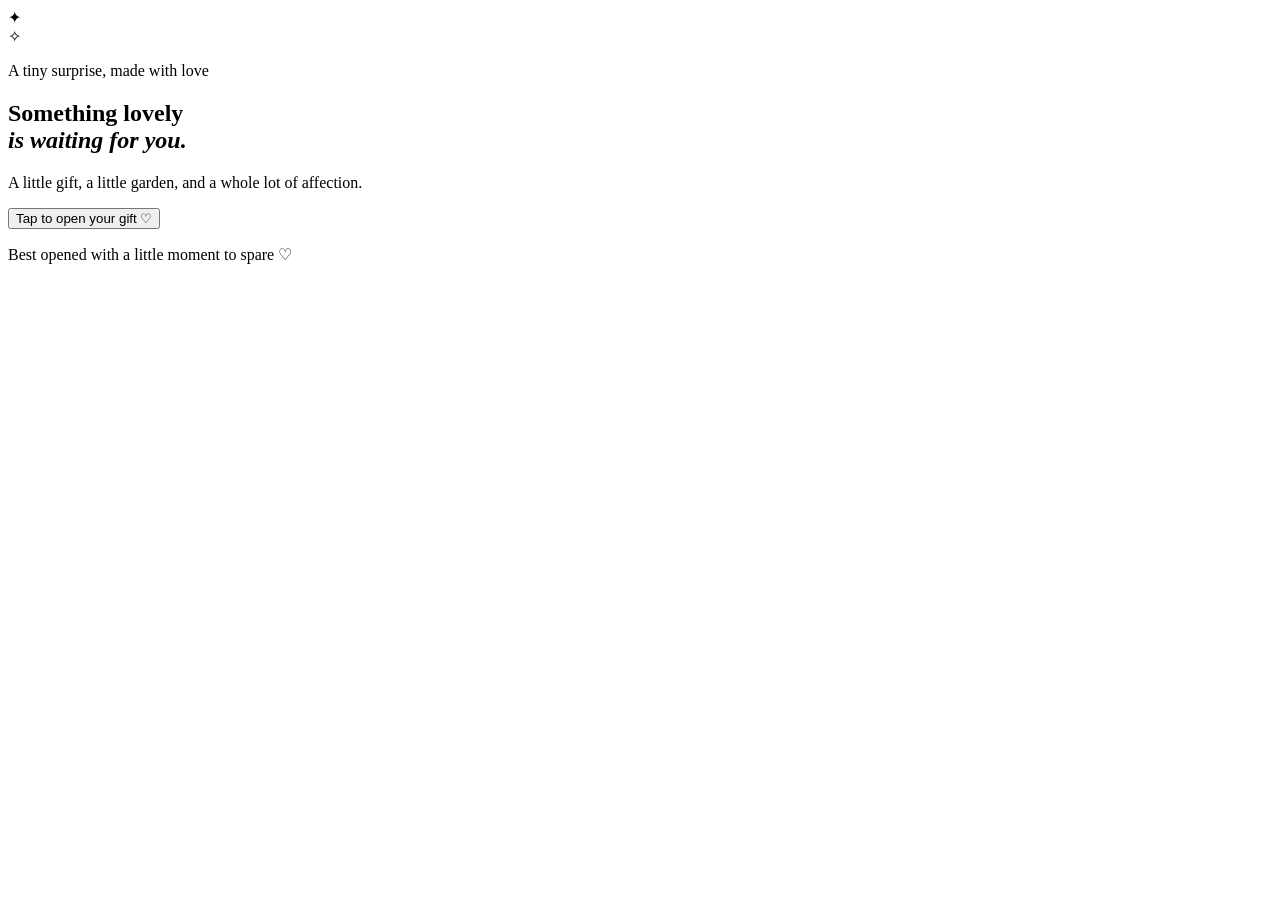
==== index.html @ 90ebf0c8 "Create index.html" ====
<!DOCTYPE html>
<html lang="en">
<head>
  <meta charset="UTF-8">
  <meta name="viewport" content="width=device-width, initial-scale=1.0">
  <title>A Little Bouquet for You 🌷</title>

  <link rel="preconnect" href="https://fonts.googleapis.com">
  <link rel="preconnect" href="https://fonts.gstatic.com" crossorigin>
  <link href="https://fonts.googleapis.com/css2?family=DM+Sans:wght@400;500;600;700&family=Playfair+Display:ital,wght@0,500;0,600;0,700;1,500&display=swap" rel="stylesheet">

  <link rel="stylesheet" href="styles.css">
</head>
<body>

  <div class="ambient"></div>
  <div id="particle-layer" class="particle-layer"></div>

  <main>

    <!-- OPENING GIFT -->
    <section class="intro" id="intro">

      <div class="intro-sparkle sparkle-a">✦</div>
      <div class="intro-sparkle sparkle-b">✧</div>

      <p class="eyebrow">A tiny surprise, made with love</p>

      <h1>
        Something lovely<br>
        <em>is waiting for you.</em>
      </h1>

      <p class="intro-copy">
        A little gift, a little garden, and a whole lot of affection.
      </p>

      <button class="gift-button" id="open-gift">

        <span class="gift-glow"></span>

        <span class="gift-box">

          <span class="gift-lid"><i></i></span>

          <span class="gift-body">
            <i class="ribbon-vertical"></i>
            <i class="ribbon-horizontal"></i>
          </span>

          <span class="gift-bow">
            <i></i>
            <b></b>
          </span>

        </span>

        <span class="gift-hint">Tap to open your gift ♡</span>

      </button>

      <p class="tiny-note">Best opened with a little moment to spare ♡</p>

    </section>


    <!-- MAIN WEBSITE -->
    <section class="reveal-content" id="reveal-content" hidden>

      <header class="hero">

        <p class="eyebrow">Picked just for you</p>

        <h2>
          A bouquet of <em>little joys.</em>
        </h2>

        <p class="hero-copy">
          Roses for the warmth, tulips for the smiles,
          and petals for every lovely thought.
        </p>

      </header>


      <!-- ANIMATED BOUQUET -->
      <section class="bouquet-card">

        <div class="glow-orb orb-one"></div>
        <div class="glow-orb orb-two"></div>

        <div class="bouquet-scene">

          <div class="bouquet" id="bouquet">

            <div class="flower flower-rose rose-one">
              <div class="stem"></div>
              <div class="leaf leaf-left"></div>
              <div class="leaf leaf-right"></div>
              <div class="bloom rose-bloom">
                <i></i><i></i><i></i><i></i>
                <i></i><i></i><i></i>
              </div>
            </div>

            <div class="flower flower-tulip tulip-one">
              <div class="stem"></div>
              <div class="leaf leaf-left"></div>
              <div class="bloom tulip-bloom">
                <i></i><i></i><i></i>
              </div>
            </div>

            <div class="flower flower-rose rose-two">
              <div class="stem"></div>
              <div class="leaf leaf-right"></div>
              <div class="bloom rose-bloom">
                <i></i><i></i><i></i><i></i>
                <i></i><i></i><i></i>
              </div>
            </div>

            <div class="flower flower-tulip tulip-two">
              <div class="stem"></div>
              <div class="leaf leaf-left"></div>
              <div class="bloom tulip-bloom">
                <i></i><i></i><i></i>
              </div>
            </div>

            <div class="flower flower-rose rose-three">
              <div class="stem"></div>
              <div class="leaf leaf-left"></div>
              <div class="leaf leaf-right"></div>
              <div class="bloom rose-bloom">
                <i></i><i></i><i></i><i></i>
                <i></i><i></i><i></i>
              </div>
            </div>

            <div class="flower flower-tulip tulip-three">
              <div class="stem"></div>
              <div class="leaf leaf-right"></div>
              <div class="bloom tulip-bloom">
                <i></i><i></i><i></i>
              </div>
            </div>

            <div class="flower flower-rose rose-four">
              <div class="stem"></div>
              <div class="leaf leaf-left"></div>
              <div class="bloom rose-bloom">
                <i></i><i></i><i></i><i></i>
                <i></i><i></i><i></i>
              </div>
            </div>

            <div class="bouquet-wrap">
              <span class="wrap-fold"></span>
              <span class="wrap-ribbon"></span>
              <span class="wrap-knot"></span>
            </div>

          </div>

        </div>

        <p class="bouquet-caption">
          A forever kind of little bloom <span>♡</span>
        </p>

        <div class="bouquet-actions">

          <button class="soft-button" id="bloom-button">
            Make it bloom ✿
          </button>

          <button class="soft-button" id="heart-button">
            Send a heart ♡
          </button>

        </div>

      </section>


      <!-- LOVE LETTER -->
      <section class="letter-section">

        <div class="section-heading">

          <p class="eyebrow">A note from the heart</p>

          <h2>
            Something I wanted<br>
            <em>you to read.</em>
          </h2>

        </div>

        <div class="envelope-wrap">

          <button class="envelope" id="letter-button"
            aria-expanded="false" aria-controls="letter">

            <span class="envelope-back"></span>

            <span class="letter-paper">
              <span>For you, with love ♡</span>
            </span>

            <span class="envelope-front"></span>
            <span class="envelope-flap"></span>
            <span class="envelope-seal">♥</span>

          </button>

          <p class="envelope-hint" id="envelope-hint">
            Tap the envelope to open your letter
          </p>

        </div>

        <article class="letter" id="letter" hidden>

          <p class="letter-date">A little note, just because</p>

          <h3>Dear you,</h3>

          <p>
            Some things are better said with flowers.
            So here are a few roses, a few tulips,
            and a reminder that you make ordinary
            days feel a little more special.
          </p>

          <p>
            I hope this little corner of the internet
            brings you a smile. May your days be soft,
            your heart be light, and your life keep
            finding reasons to bloom.
          </p>

          <p class="signature">
            With lots of love, <span>♡</span>
          </p>

          <button class="text-button" id="close-letter">
            Fold the letter
          </button>

        </article>

      </section>


      <!-- MUSIC -->
      <footer class="footer">

        <button class="music-button" id="music-button"
          aria-pressed="false">

          <span class="music-icon">♫</span>

          <span id="music-label">Play a little melody</span>

          <span class="music-bars">
            <i></i><i></i><i></i>
          </span>

        </button>

        <p>
          Made of petals, pixels, and affection <span>♡</span>
        </p>

        <button class="restart-button" id="restart-button">
          Replay the surprise ↺
        </button>

      </footer>

    </section>

  </main>

  <script src="script.js"></script>

</body>
</html>
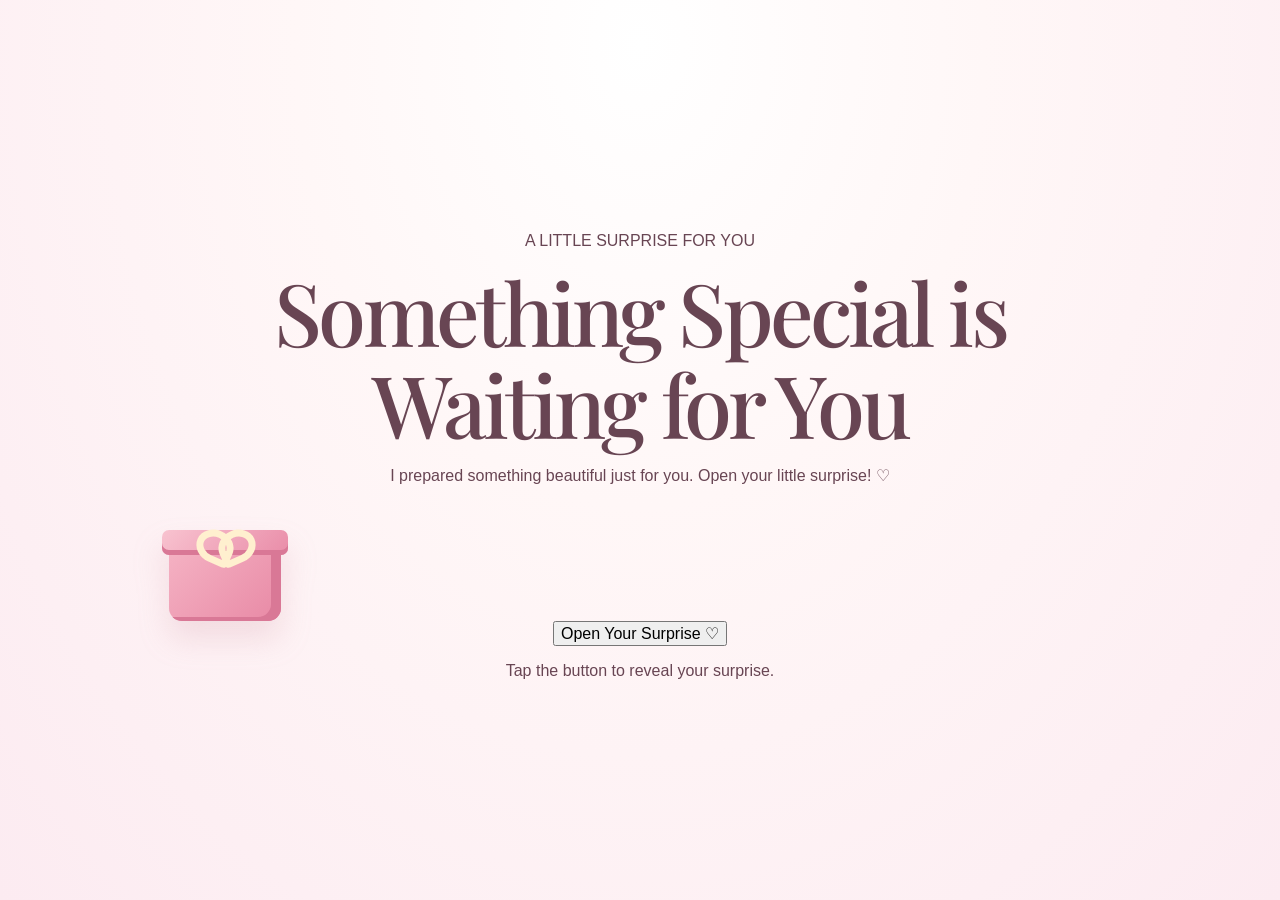
==== commit 02726ef8: "Revise HTML structure and content for bouquet theme Updated meta tags, title, and content for better" ====
--- a/index.html
+++ b/index.html
@@ -2,290 +2,335 @@
 <!DOCTYPE html>
 <html lang="en">
 <head>
-  <meta charset="UTF-8">
-  <meta name="viewport" content="width=device-width, initial-scale=1.0">
-  <title>A Little Bouquet for You 🌷</title>
-
-  <link rel="preconnect" href="https://fonts.googleapis.com">
-  <link rel="preconnect" href="https://fonts.gstatic.com" crossorigin>
-  <link href="https://fonts.googleapis.com/css2?family=DM+Sans:wght@400;500;600;700&family=Playfair+Display:ital,wght@0,500;0,600;0,700;1,500&display=swap" rel="stylesheet">
-
-  <link rel="stylesheet" href="styles.css">
+    <meta charset="UTF-8">
+    <meta name="viewport" content="width=device-width, initial-scale=1.0">
+
+    <meta name="theme-color" content="#fff0f5">
+    <meta name="description" content="A romantic animated rose and tulip bouquet surprise.">
+
+    <title>Rose & Tulip Bouquet 🌹🌷</title>
+
+    <!-- Google Fonts -->
+    <link rel="preconnect" href="https://fonts.googleapis.com">
+    <link rel="preconnect" href="https://fonts.gstatic.com" crossorigin>
+
+    <link
+        href="https://fonts.googleapis.com/css2?family=Great+Vibes&family=Playfair+Display:wght@400;500;600;700&family=Poppins:wght@300;400;500;600&display=swap"
+        rel="stylesheet"
+    >
+
+    <!-- Website CSS -->
+    <link rel="stylesheet" href="./styles.css">
 </head>
+
 <body>
 
-  <div class="ambient"></div>
-  <div id="particle-layer" class="particle-layer"></div>
-
-  <main>
-
-    <!-- OPENING GIFT -->
-    <section class="intro" id="intro">
-
-      <div class="intro-sparkle sparkle-a">✦</div>
-      <div class="intro-sparkle sparkle-b">✧</div>
-
-      <p class="eyebrow">A tiny surprise, made with love</p>
-
-      <h1>
-        Something lovely<br>
-        <em>is waiting for you.</em>
-      </h1>
-
-      <p class="intro-copy">
-        A little gift, a little garden, and a whole lot of affection.
-      </p>
-
-      <button class="gift-button" id="open-gift">
-
-        <span class="gift-glow"></span>
-
-        <span class="gift-box">
-
-          <span class="gift-lid"><i></i></span>
-
-          <span class="gift-body">
-            <i class="ribbon-vertical"></i>
-            <i class="ribbon-horizontal"></i>
-          </span>
-
-          <span class="gift-bow">
-            <i></i>
-            <b></b>
-          </span>
-
-        </span>
-
-        <span class="gift-hint">Tap to open your gift ♡</span>
-
-      </button>
-
-      <p class="tiny-note">Best opened with a little moment to spare ♡</p>
-
-    </section>
-
-
-    <!-- MAIN WEBSITE -->
-    <section class="reveal-content" id="reveal-content" hidden>
-
-      <header class="hero">
-
-        <p class="eyebrow">Picked just for you</p>
-
-        <h2>
-          A bouquet of <em>little joys.</em>
-        </h2>
-
-        <p class="hero-copy">
-          Roses for the warmth, tulips for the smiles,
-          and petals for every lovely thought.
-        </p>
-
-      </header>
-
-
-      <!-- ANIMATED BOUQUET -->
-      <section class="bouquet-card">
-
-        <div class="glow-orb orb-one"></div>
-        <div class="glow-orb orb-two"></div>
-
-        <div class="bouquet-scene">
-
-          <div class="bouquet" id="bouquet">
-
-            <div class="flower flower-rose rose-one">
-              <div class="stem"></div>
-              <div class="leaf leaf-left"></div>
-              <div class="leaf leaf-right"></div>
-              <div class="bloom rose-bloom">
-                <i></i><i></i><i></i><i></i>
-                <i></i><i></i><i></i>
-              </div>
+    <!-- Floating hearts and flower petals -->
+    <div id="particle-layer" aria-hidden="true"></div>
+
+    <!-- Main introduction -->
+    <main>
+
+        <section id="intro" class="intro">
+
+            <div class="intro-content">
+
+                <p class="small-title">A LITTLE SURPRISE FOR YOU</p>
+
+                <h1>
+                    Something Special
+                    <span>is Waiting for You</span>
+                </h1>
+
+                <p class="intro-description">
+                    I prepared something beautiful just for you.
+                    Open your little surprise! ♡
+                </p>
+
+                <!-- Surprise Gift Box -->
+                <div class="gift-container">
+
+                    <div class="gift-box" id="gift-box">
+
+                        <div class="gift-lid">
+                            <div class="gift-bow"></div>
+                        </div>
+
+                        <div class="gift-body">
+                            <div class="gift-ribbon"></div>
+                        </div>
+
+                    </div>
+
+                </div>
+
+                <button
+                    id="open-gift"
+                    class="primary-button"
+                    type="button"
+                >
+                    Open Your Surprise ♡
+                </button>
+
+                <p class="hint-text">
+                    Tap the button to reveal your surprise.
+                </p>
+
             </div>
 
-            <div class="flower flower-tulip tulip-one">
-              <div class="stem"></div>
-              <div class="leaf leaf-left"></div>
-              <div class="bloom tulip-bloom">
-                <i></i><i></i><i></i>
-              </div>
+        </section>
+
+
+        <!-- Hidden surprise content -->
+        <section
+            id="reveal-content"
+            class="reveal-content"
+            hidden
+            aria-live="polite"
+        >
+
+            <!-- Bouquet Section -->
+            <div class="bouquet-section">
+
+                <p class="small-title">
+                    MADE WITH LOVE
+                </p>
+
+                <h2>
+                    A Bouquet Just for You
+                    <span>🌹🌷</span>
+                </h2>
+
+                <p class="bouquet-description">
+                    Roses for your beauty, tulips for your happiness,
+                    and love in every little detail.
+                </p>
+
+
+                <!-- Animated Bouquet -->
+                <div id="bouquet" class="bouquet">
+
+                    <div class="bouquet-wrapper">
+
+                        <!-- Flowers -->
+                        <div class="flowers">
+
+                            <!-- Rose 1 -->
+                            <div class="flower rose rose-one">
+                                <div class="flower-stem"></div>
+                                <div class="flower-head">
+                                    <span class="petal"></span>
+                                    <span class="petal"></span>
+                                    <span class="petal"></span>
+                                    <span class="petal"></span>
+                                    <span class="petal"></span>
+                                    <span class="flower-center"></span>
+                                </div>
+                            </div>
+
+                            <!-- Rose 2 -->
+                            <div class="flower rose rose-two">
+                                <div class="flower-stem"></div>
+                                <div class="flower-head">
+                                    <span class="petal"></span>
+                                    <span class="petal"></span>
+                                    <span class="petal"></span>
+                                    <span class="petal"></span>
+                                    <span class="petal"></span>
+                                    <span class="flower-center"></span>
+                                </div>
+                            </div>
+
+                            <!-- Rose 3 -->
+                            <div class="flower rose rose-three">
+                                <div class="flower-stem"></div>
+                                <div class="flower-head">
+                                    <span class="petal"></span>
+                                    <span class="petal"></span>
+                                    <span class="petal"></span>
+                                    <span class="petal"></span>
+                                    <span class="petal"></span>
+                                    <span class="flower-center"></span>
+                                </div>
+                            </div>
+
+                            <!-- Tulip 1 -->
+                            <div class="flower tulip tulip-one">
+                                <div class="flower-stem"></div>
+                                <div class="tulip-head">
+                                    <span class="tulip-petal"></span>
+                                    <span class="tulip-petal"></span>
+                                    <span class="tulip-petal"></span>
+                                </div>
+                            </div>
+
+                            <!-- Tulip 2 -->
+                            <div class="flower tulip tulip-two">
+                                <div class="flower-stem"></div>
+                                <div class="tulip-head">
+                                    <span class="tulip-petal"></span>
+                                    <span class="tulip-petal"></span>
+                                    <span class="tulip-petal"></span>
+                                </div>
+                            </div>
+
+                        </div>
+
+
+                        <!-- Leaves -->
+                        <div class="leaves">
+
+                            <div class="leaf leaf-one"></div>
+                            <div class="leaf leaf-two"></div>
+                            <div class="leaf leaf-three"></div>
+                            <div class="leaf leaf-four"></div>
+
+                        </div>
+
+
+                        <!-- Bouquet wrapping -->
+                        <div class="bouquet-paper">
+
+                            <div class="paper-left"></div>
+                            <div class="paper-right"></div>
+                            <div class="paper-front"></div>
+
+                        </div>
+
+                        <div class="bouquet-ribbon"></div>
+
+                    </div>
+
+                </div>
+
+
+                <p class="bouquet-message">
+                    Every flower reminds me of something beautiful about you. ♡
+                </p>
+
             </div>
 
-            <div class="flower flower-rose rose-two">
-              <div class="stem"></div>
-              <div class="leaf leaf-right"></div>
-              <div class="bloom rose-bloom">
-                <i></i><i></i><i></i><i></i>
-                <i></i><i></i><i></i>
-              </div>
+
+            <!-- Love Letter Section -->
+            <section class="letter-section">
+
+                <div class="letter-container">
+
+                    <h2>A Little Message for You 💌</h2>
+
+                    <p>
+                        There's something I want you to read.
+                    </p>
+
+                    <button
+                        id="letter-button"
+                        class="letter-button"
+                        type="button"
+                        aria-controls="letter"
+                        aria-expanded="false"
+                    >
+                        Open My Letter 💗
+                    </button>
+
+
+                    <!-- Envelope and Letter -->
+                    <div
+                        id="letter"
+                        class="letter"
+                        hidden
+                    >
+
+                        <div class="envelope">
+
+                            <div class="envelope-flap"></div>
+
+                            <div class="envelope-body">
+
+                                <div class="letter-paper">
+
+                                    <h3>Dear You,</h3>
+
+                                    <p>
+                                        Just like these roses and tulips,
+                                        I hope your days are filled with
+                                        beauty, warmth, and happiness.
+                                    </p>
+
+                                    <p>
+                                        You deserve all the beautiful
+                                        things this world has to offer.
+                                    </p>
+
+                                    <p>
+                                        Never forget how special you are.
+                                    </p>
+
+                                    <p class="letter-ending">
+                                        With love, always. ♡
+                                    </p>
+
+                                </div>
+
+                            </div>
+
+                        </div>
+
+                    </div>
+
+                </div>
+
+            </section>
+
+
+            <!-- Music Controls -->
+            <section class="music-section">
+
+                <h2>A Little Music for You 🎵</h2>
+
+                <p>
+                    Listen to a little melody made with love.
+                </p>
+
+                <button
+                    id="music-button"
+                    class="music-button"
+                    type="button"
+                >
+                    ▶ Play Music
+                </button>
+
+            </section>
+
+
+            <!-- Replay -->
+            <div class="replay-section">
+
+                <button
+                    id="restart-button"
+                    class="restart-button"
+                    type="button"
+                >
+                    ↻ Replay the Surprise
+                </button>
+
             </div>
 
-            <div class="flower flower-tulip tulip-two">
-              <div class="stem"></div>
-              <div class="leaf leaf-left"></div>
-              <div class="bloom tulip-bloom">
-                <i></i><i></i><i></i>
-              </div>
-            </div>
-
-            <div class="flower flower-rose rose-three">
-              <div class="stem"></div>
-              <div class="leaf leaf-left"></div>
-              <div class="leaf leaf-right"></div>
-              <div class="bloom rose-bloom">
-                <i></i><i></i><i></i><i></i>
-                <i></i><i></i><i></i>
-              </div>
-            </div>
-
-            <div class="flower flower-tulip tulip-three">
-              <div class="stem"></div>
-              <div class="leaf leaf-right"></div>
-              <div class="bloom tulip-bloom">
-                <i></i><i></i><i></i>
-              </div>
-            </div>
-
-            <div class="flower flower-rose rose-four">
-              <div class="stem"></div>
-              <div class="leaf leaf-left"></div>
-              <div class="bloom rose-bloom">
-                <i></i><i></i><i></i><i></i>
-                <i></i><i></i><i></i>
-              </div>
-            </div>
-
-            <div class="bouquet-wrap">
-              <span class="wrap-fold"></span>
-              <span class="wrap-ribbon"></span>
-              <span class="wrap-knot"></span>
-            </div>
-
-          </div>
-
-        </div>
-
-        <p class="bouquet-caption">
-          A forever kind of little bloom <span>♡</span>
-        </p>
-
-        <div class="bouquet-actions">
-
-          <button class="soft-button" id="bloom-button">
-            Make it bloom ✿
-          </button>
-
-          <button class="soft-button" id="heart-button">
-            Send a heart ♡
-          </button>
-
-        </div>
-
-      </section>
-
-
-      <!-- LOVE LETTER -->
-      <section class="letter-section">
-
-        <div class="section-heading">
-
-          <p class="eyebrow">A note from the heart</p>
-
-          <h2>
-            Something I wanted<br>
-            <em>you to read.</em>
-          </h2>
-
-        </div>
-
-        <div class="envelope-wrap">
-
-          <button class="envelope" id="letter-button"
-            aria-expanded="false" aria-controls="letter">
-
-            <span class="envelope-back"></span>
-
-            <span class="letter-paper">
-              <span>For you, with love ♡</span>
-            </span>
-
-            <span class="envelope-front"></span>
-            <span class="envelope-flap"></span>
-            <span class="envelope-seal">♥</span>
-
-          </button>
-
-          <p class="envelope-hint" id="envelope-hint">
-            Tap the envelope to open your letter
-          </p>
-
-        </div>
-
-        <article class="letter" id="letter" hidden>
-
-          <p class="letter-date">A little note, just because</p>
-
-          <h3>Dear you,</h3>
-
-          <p>
-            Some things are better said with flowers.
-            So here are a few roses, a few tulips,
-            and a reminder that you make ordinary
-            days feel a little more special.
-          </p>
-
-          <p>
-            I hope this little corner of the internet
-            brings you a smile. May your days be soft,
-            your heart be light, and your life keep
-            finding reasons to bloom.
-          </p>
-
-          <p class="signature">
-            With lots of love, <span>♡</span>
-          </p>
-
-          <button class="text-button" id="close-letter">
-            Fold the letter
-          </button>
-
-        </article>
-
-      </section>
-
-
-      <!-- MUSIC -->
-      <footer class="footer">
-
-        <button class="music-button" id="music-button"
-          aria-pressed="false">
-
-          <span class="music-icon">♫</span>
-
-          <span id="music-label">Play a little melody</span>
-
-          <span class="music-bars">
-            <i></i><i></i><i></i>
-          </span>
-
-        </button>
-
-        <p>
-          Made of petals, pixels, and affection <span>♡</span>
-        </p>
-
-        <button class="restart-button" id="restart-button">
-          Replay the surprise ↺
-        </button>
-
-      </footer>
-
-    </section>
-
-  </main>
-
-  <script src="script.js"></script>
+
+            <footer class="footer">
+
+                <p>
+                    Made with 🌹 roses, 🌷 tulips, and lots of love. ♡
+                </p>
+
+            </footer>
+
+        </section>
+
+    </main>
+
+
+    <!-- Website JavaScript -->
+    <script src="./script.js" defer></script>
 
 </body>
 </html>
--- a/styles.css
+++ b/styles.css
@@ -0,0 +1,1086 @@
+* {
+  box-sizing: border-box;
+}
+
+:root {
+  --ink: #684553;
+  --muted: #987987;
+  --rose: #e98ba7;
+  --rose-dark: #c85e80;
+  --cream: #fffaf5;
+  --blush: #fff0f4;
+  --green: #7b9c79;
+}
+
+html {
+  scroll-behavior: smooth;
+}
+
+body {
+  margin: 0;
+  min-height: 100vh;
+  color: var(--ink);
+  font-family: "DM Sans", sans-serif;
+  background: radial-gradient(
+    ellipse at 50% 5%,
+    #fff 0,
+    #fff7f7 38%,
+    #fcebf1 100%
+  );
+  overflow-x: hidden;
+}
+
+button {
+  font: inherit;
+  cursor: pointer;
+}
+
+.ambient {
+  position: fixed;
+  inset: 0;
+  pointer-events: none;
+  opacity: .45;
+  background-image: radial-gradient(#e8a8ba 1px, transparent 1px);
+  background-size: 34px 34px;
+}
+
+.particle-layer {
+  position: fixed;
+  inset: 0;
+  overflow: hidden;
+  pointer-events: none;
+  z-index: 8;
+}
+
+main {
+  position: relative;
+  z-index: 1;
+  width: min(calc(100% - 32px), 980px);
+  margin: auto;
+}
+
+.intro {
+  min-height: 100svh;
+  display: flex;
+  flex-direction: column;
+  justify-content: center;
+  align-items: center;
+  text-align: center;
+  padding: 60px 12px 48px;
+  position: relative;
+}
+
+.eyebrow {
+  margin: 0 0 14px;
+  color: #bd8195;
+  text-transform: uppercase;
+  letter-spacing: .19em;
+  font-size: .68rem;
+  font-weight: 700;
+}
+
+h1, h2, h3 {
+  font-family: "Playfair Display", Georgia, serif;
+  font-weight: 500;
+}
+
+h1 {
+  font-size: clamp(2.65rem, 7vw, 5.4rem);
+  line-height: 1.06;
+  margin: 0;
+  letter-spacing: -.045em;
+}
+
+h1 em, h2 em {
+  color: var(--rose-dark);
+  font-weight: 500;
+}
+
+.intro-copy,
+.hero-copy {
+  color: var(--muted);
+  line-height: 1.75;
+  max-width: 460px;
+  margin: 20px auto 0;
+  font-size: .96rem;
+}
+
+.tiny-note {
+  color: #b4939f;
+  font-size: .75rem;
+  margin-top: 23px;
+}
+
+.intro-sparkle {
+  position: absolute;
+  color: #e6a2b5;
+  animation: twinkle 2.4s ease-in-out infinite;
+}
+
+.sparkle-a {
+  top: 22%;
+  left: 17%;
+  font-size: 2rem;
+}
+
+.sparkle-b {
+  right: 18%;
+  top: 31%;
+  font-size: 1.5rem;
+  animation-delay: .8s;
+}
+
+/* GIFT BOX */
+
+.gift-button {
+  border: 0;
+  background: transparent;
+  margin: 42px 0 0;
+  padding: 14px 22px 0;
+  display: grid;
+  justify-items: center;
+  gap: 20px;
+  color: #b96e87;
+}
+
+.gift-box {
+  width: 126px;
+  height: 120px;
+  position: relative;
+  display: block;
+  filter: drop-shadow(0 18px 15px #c77d9230);
+  transition: transform .3s ease;
+}
+
+.gift-button:hover .gift-box {
+  transform: translateY(-8px) rotate(-3deg);
+}
+
+.gift-body {
+  position: absolute;
+  width: 112px;
+  height: 77px;
+  bottom: 0;
+  left: 7px;
+  border-radius: 8px 8px 13px 13px;
+  background: linear-gradient(135deg, #f5b3c4, #e889a5);
+  box-shadow: inset -10px -4px 0 #d97896;
+}
+
+.ribbon-vertical {
+  position: absolute;
+  top: 0;
+  bottom: 0;
+  left: 47px;
+  width: 18px;
+  background: #fff0cf;
+}
+
+.ribbon-horizontal {
+  position: absolute;
+  top: 29px;
+  left: 0;
+  right: 0;
+  height: 15px;
+  background: #fff0cf;
+}
+
+.gift-lid {
+  position: absolute;
+  z-index: 2;
+  top: 29px;
+  left: 0;
+  width: 126px;
+  height: 25px;
+  border-radius: 7px;
+  background: linear-gradient(135deg, #f8c3d0, #e98ca8);
+  box-shadow: inset 0 -5px #d97896;
+}
+
+.gift-lid i {
+  position: absolute;
+  left: 54px;
+  width: 18px;
+  height: 25px;
+  background: #fff0cf;
+  top: 0;
+}
+
+.gift-bow {
+  position: absolute;
+  z-index: 3;
+  top: 0;
+  left: 46px;
+  width: 36px;
+  height: 32px;
+}
+
+.gift-bow:before,
+.gift-bow:after {
+  content: "";
+  position: absolute;
+  width: 24px;
+  height: 19px;
+  border: 7px solid #fff0cf;
+  border-radius: 80% 80% 20% 80%;
+}
+
+.gift-bow:before {
+  left: -12px;
+  transform: rotate(24deg);
+}
+
+.gift-bow:after {
+  right: -12px;
+  transform: scaleX(-1) rotate(24deg);
+}
+
+.gift-bow b {
+  position: absolute;
+  z-index: 2;
+  width: 12px;
+  height: 12px;
+  background: #fff0cf;
+  border-radius: 50%;
+  left: 12px;
+  top: 12px;
+}
+
+.gift-hint {
+  font-size: .83rem;
+  letter-spacing: .03em;
+}
+
+.gift-glow {
+  position: absolute;
+  width: 190px;
+  height: 140px;
+  border-radius: 50%;
+  background: #f5bfd0;
+  filter: blur(36px);
+  opacity: .45;
+  transform: translateY(24px);
+}
+
+.intro.opening .gift-box {
+  animation: gift-open .95s cubic-bezier(.2,.8,.2,1) forwards;
+}
+
+.intro.opening .gift-lid {
+  animation: lid-pop .75s ease forwards;
+  transform-origin: 15% 90%;
+}
+
+.intro.opening .gift-bow {
+  animation: bow-pop .7s ease forwards;
+}
+
+/* MAIN HERO */
+
+.reveal-content {
+  animation: rise-in .9s ease both;
+  padding-bottom: 40px;
+}
+
+.hero {
+  text-align: center;
+  padding: 45px 10px 25px;
+}
+
+.hero h2,
+.section-heading h2 {
+  font-size: clamp(2.35rem, 6vw, 4.1rem);
+  line-height: 1.08;
+  letter-spacing: -.04em;
+  margin: 0;
+}
+
+/* BOUQUET */
+
+.bouquet-card {
+  position: relative;
+  overflow: hidden;
+  border: 1px solid #f5dce4;
+  border-radius: 30px;
+  background: linear-gradient(
+    145deg,
+    #fffdfb,
+    #fff0f4 75%,
+    #fce8ef
+  );
+  padding: 26px 18px 25px;
+  box-shadow: 0 24px 70px #bd7f9220;
+}
+
+.bouquet-scene {
+  height: 390px;
+  display: flex;
+  justify-content: center;
+  align-items: center;
+  perspective: 1000px;
+}
+
+.bouquet {
+  position: relative;
+  width: 350px;
+  height: 350px;
+  transform-style: preserve-3d;
+  transform: rotateX(7deg) rotateY(-5deg);
+  animation: bouquet-float 5s ease-in-out infinite;
+}
+
+.flower {
+  position: absolute;
+  width: 90px;
+  height: 260px;
+  bottom: 38px;
+  transform-style: preserve-3d;
+  transform-origin: 50% 100%;
+}
+
+.stem {
+  position: absolute;
+  width: 6px;
+  height: 205px;
+  left: 42px;
+  bottom: 0;
+  border-radius: 100%;
+  background: linear-gradient(
+    90deg,
+    #557c5d,
+    #9bb78b 48%,
+    #527856
+  );
+  transform: rotate(var(--stem-tilt));
+  transform-origin: bottom;
+  box-shadow: 3px 0 5px #456b4c25;
+}
+
+.leaf {
+  position: absolute;
+  width: 44px;
+  height: 22px;
+  bottom: 75px;
+  background: linear-gradient(140deg, #b1c99d, #648d6b);
+  border-radius: 100% 0 100% 0;
+  transform-style: preserve-3d;
+  box-shadow: inset 0 -2px 3px #416d4a30;
+}
+
+.leaf-left {
+  left: 7px;
+  transform: rotate(20deg) rotateY(-25deg);
+}
+
+.leaf-right {
+  right: 2px;
+  bottom: 105px;
+  transform: scaleX(-1) rotate(22deg) rotateY(25deg);
+}
+
+.bloom {
+  position: absolute;
+  left: 7px;
+  top: 4px;
+  width: 78px;
+  height: 76px;
+  transform-style: preserve-3d;
+  filter: drop-shadow(0 8px 5px #a04c6825);
+}
+
+/* ROSES */
+
+.rose-bloom i {
+  position: absolute;
+  display: block;
+  width: 39px;
+  height: 48px;
+  left: 20px;
+  top: 12px;
+  border-radius: 52% 52% 42% 42%;
+  transform-origin: 50% 82%;
+  background: linear-gradient(
+    145deg,
+    #ffd1dc 0%,
+    #f18da9 58%,
+    #d45d81 100%
+  );
+  box-shadow: inset -4px -3px 7px #b84c6e35;
+}
+
+.rose-bloom i:nth-child(1) {
+  transform: rotate(0deg) translateY(-13px) translateZ(13px);
+}
+
+.rose-bloom i:nth-child(2) {
+  transform: rotate(51deg) translateY(-13px) translateZ(10px);
+}
+
+.rose-bloom i:nth-child(3) {
+  transform: rotate(102deg) translateY(-13px) translateZ(7px);
+}
+
+.rose-bloom i:nth-child(4) {
+  transform: rotate(153deg) translateY(-13px) translateZ(4px);
+}
+
+.rose-bloom i:nth-child(5) {
+  transform: rotate(204deg) translateY(-13px) translateZ(7px);
+}
+
+.rose-bloom i:nth-child(6) {
+  transform: rotate(255deg) translateY(-13px) translateZ(10px);
+}
+
+.rose-bloom i:nth-child(7) {
+  width: 26px;
+  height: 32px;
+  left: 27px;
+  top: 23px;
+  border-radius: 50%;
+  background: linear-gradient(145deg, #f9b3c6, #c94d75);
+  transform: rotate(28deg) translateZ(25px);
+}
+
+/* TULIPS */
+
+.tulip-bloom {
+  top: 10px;
+  height: 75px;
+}
+
+.tulip-bloom i {
+  position: absolute;
+  width: 31px;
+  height: 61px;
+  top: 0;
+  left: 24px;
+  border-radius: 60% 60% 35% 35%;
+  background: linear-gradient(
+    100deg,
+    #ffd5dc,
+    #ef8da5 60%,
+    #d96783
+  );
+  box-shadow: inset -4px -2px 5px #a94d6b30;
+  transform-origin: 50% 90%;
+}
+
+.tulip-bloom i:nth-child(1) {
+  transform: rotate(-25deg) translateX(-13px) rotateY(-18deg);
+}
+
+.tulip-bloom i:nth-child(2) {
+  height: 69px;
+  transform: translateZ(13px);
+  background: linear-gradient(90deg, #f8b3c5, #e77796);
+}
+
+.tulip-bloom i:nth-child(3) {
+  transform: rotate(25deg) translateX(13px) rotateY(18deg);
+}
+
+/* FLOWER POSITIONS */
+
+.rose-one {
+  left: 22px;
+  top: 56px;
+  --stem-tilt: -13deg;
+  transform: rotate(-13deg) scale(.86);
+  z-index: 2;
+}
+
+.tulip-one {
+  left: 92px;
+  top: 18px;
+  --stem-tilt: -5deg;
+  transform: rotate(-5deg) scale(.92);
+  z-index: 3;
+}
+
+.rose-two {
+  left: 133px;
+  top: 42px;
+  --stem-tilt: 2deg;
+  transform: scale(1.04);
+  z-index: 4;
+}
+
+.tulip-two {
+  left: 211px;
+  top: 31px;
+  --stem-tilt: 9deg;
+  transform: rotate(9deg) scale(.9);
+  z-index: 3;
+}
+
+.rose-three {
+  left: 265px;
+  top: 77px;
+  --stem-tilt: 16deg;
+  transform: rotate(16deg) scale(.82);
+  z-index: 2;
+}
+
+.tulip-three {
+  left: 48px;
+  top: 111px;
+  --stem-tilt: -20deg;
+  transform: rotate(-20deg) scale(.72);
+  z-index: 1;
+}
+
+.rose-four {
+  left: 205px;
+  top: 118px;
+  --stem-tilt: 12deg;
+  transform: rotate(12deg) scale(.72);
+  z-index: 2;
+}
+
+/* FLOWER COLORS */
+
+.rose-two .rose-bloom i {
+  background: linear-gradient(
+    145deg,
+    #ffe0d0,
+    #f4a18e 58%,
+    #d56d70
+  );
+}
+
+.rose-four .rose-bloom i {
+  background: linear-gradient(
+    145deg,
+    #ffe0e9,
+    #d98bb5 58%,
+    #a95e92
+  );
+}
+
+.tulip-two .tulip-bloom i {
+  background: linear-gradient(
+    100deg,
+    #fff0bf,
+    #efb96e 60%,
+    #d78b55
+  );
+}
+
+.tulip-three .tulip-bloom i {
+  background: linear-gradient(
+    100deg,
+    #f5d8ec,
+    #c58cc5 60%,
+    #a76da9
+  );
+}
+
+/* BOUQUET WRAPPER */
+
+.bouquet-wrap {
+  position: absolute;
+  bottom: 0;
+  left: 88px;
+  width: 178px;
+  height: 155px;
+  z-index: 8;
+  clip-path: polygon(8% 0, 92% 0, 70% 100%, 30% 100%);
+  background: linear-gradient(
+    105deg,
+    #f3d4c9,
+    #fff0e8 42%,
+    #e9bcb7 100%
+  );
+  filter: drop-shadow(0 12px 9px #a65b6630);
+  transform: rotate(-2deg);
+}
+
+.wrap-fold {
+  position: absolute;
+  left: 0;
+  right: 0;
+  bottom: 0;
+  height: 100%;
+  background: linear-gradient(
+    90deg,
+    transparent 48%,
+    #fff8f1 49%,
+    #fff8f1 53%,
+    transparent 54%
+  );
+}
+
+.wrap-ribbon {
+  position: absolute;
+  left: 0;
+  right: 0;
+  bottom: 36px;
+  height: 13px;
+  background: #d78da1;
+  transform: rotate(-3deg);
+}
+
+.wrap-knot {
+  position: absolute;
+  bottom: 28px;
+  left: 78px;
+  width: 24px;
+  height: 24px;
+  border-radius: 50%;
+  background: #bd7189;
+  box-shadow:
+    -17px 0 0 -4px #e6a5b7,
+    17px 0 0 -4px #e6a5b7;
+}
+
+.bouquet-caption {
+  text-align: center;
+  color: #a77b89;
+  font-family: "Playfair Display", serif;
+  font-style: italic;
+  font-size: 1.15rem;
+  margin: 0 0 18px;
+}
+
+.bouquet-caption span,
+.footer p span {
+  color: #d87896;
+}
+
+.bouquet-actions {
+  display: flex;
+  justify-content: center;
+  gap: 10px;
+  flex-wrap: wrap;
+}
+
+.soft-button {
+  border: 1px solid #edcbd6;
+  background: #fff9fa;
+  color: #a65e78;
+  border-radius: 999px;
+  padding: 11px 18px;
+  font-size: .82rem;
+  transition: .2s;
+}
+
+.soft-button:hover {
+  background: #fce4eb;
+  transform: translateY(-2px);
+}
+
+.bouquet.blooming {
+  animation:
+    bloom-pop .9s ease,
+    bouquet-float 5s ease-in-out .9s infinite;
+}
+
+/* LOVE LETTER */
+
+.letter-section {
+  padding: 100px 10px 65px;
+  text-align: center;
+}
+
+.section-heading {
+  margin-bottom: 26px;
+}
+
+.envelope-wrap {
+  display: grid;
+  justify-items: center;
+  gap: 12px;
+}
+
+.envelope {
+  position: relative;
+  width: 220px;
+  height: 145px;
+  border: 0;
+  background: transparent;
+  perspective: 700px;
+  filter: drop-shadow(0 13px 12px #a35d7320);
+  transition: transform .3s;
+}
+
+.envelope:hover {
+  transform: translateY(-5px);
+}
+
+.envelope-back {
+  position: absolute;
+  inset: 0;
+  background: #e9a4b6;
+  border-radius: 7px;
+}
+
+.letter-paper {
+  position: absolute;
+  left: 15px;
+  right: 15px;
+  bottom: 8px;
+  height: 116px;
+  background: #fffdf9;
+  border-radius: 4px;
+  display: grid;
+  place-items: center;
+  color: #bd7b90;
+  font-family: "Playfair Display", serif;
+  font-style: italic;
+  transition: transform .7s ease;
+  z-index: 1;
+}
+
+.envelope-front {
+  position: absolute;
+  inset: 0;
+  background: #f4bdca;
+  clip-path: polygon(
+    0 0,
+    50% 58%,
+    100% 0,
+    100% 100%,
+    0 100%
+  );
+  z-index: 3;
+  border-radius: 0 0 7px 7px;
+}
+
+.envelope-flap {
+  position: absolute;
+  inset: 0;
+  background: #f8cbd4;
+  clip-path: polygon(0 0, 100% 0, 50% 62%);
+  transform-origin: top;
+  transition: transform .6s;
+  z-index: 4;
+}
+
+.envelope-seal {
+  position: absolute;
+  z-index: 5;
+  top: 57px;
+  left: calc(50% - 15px);
+  width: 30px;
+  height: 30px;
+  border-radius: 50%;
+  display: grid;
+  place-items: center;
+  background: #c76d89;
+  color: white;
+  font-size: .8rem;
+}
+
+.envelope.open .envelope-flap {
+  transform: rotateX(180deg);
+  z-index: 0;
+}
+
+.envelope.open .letter-paper {
+  transform: translateY(-78px);
+  z-index: 5;
+}
+
+.envelope-hint {
+  color: #aa8793;
+  font-size: .78rem;
+}
+
+.letter {
+  max-width: 590px;
+  margin: 35px auto 0;
+  text-align: left;
+  padding: 32px clamp(22px, 5vw, 48px);
+  background: #fffdfa;
+  border: 1px solid #f1dce2;
+  border-radius: 18px;
+  box-shadow: 0 15px 50px #a45c7014;
+  animation: rise-in .6s ease;
+}
+
+.letter-date {
+  font-size: .68rem;
+  letter-spacing: .12em;
+  text-transform: uppercase;
+  color: #c18b9b;
+}
+
+.letter h3 {
+  font-size: 2rem;
+  margin: 15px 0;
+  color: #a95d77;
+}
+
+.letter p {
+  line-height: 1.85;
+  color: #806572;
+  font-size: .93rem;
+}
+
+.letter .signature {
+  font-family: "Playfair Display", serif;
+  font-style: italic;
+  font-size: 1.15rem;
+  color: #a95d77;
+  margin-top: 25px;
+}
+
+.signature span {
+  color: #d87896;
+}
+
+.text-button,
+.restart-button {
+  border: 0;
+  background: none;
+  color: #bd7189;
+  text-decoration: underline;
+  text-underline-offset: 4px;
+  font-size: .8rem;
+  padding: 8px 0;
+}
+
+/* MUSIC */
+
+.footer {
+  text-align: center;
+  padding: 20px 10px 55px;
+  border-top: 1px solid #f1dce3;
+}
+
+.music-button {
+  border: 1px solid #eacbd5;
+  background: #fffafd;
+  border-radius: 999px;
+  padding: 12px 17px;
+  color: #a65e78;
+  display: inline-flex;
+  align-items: center;
+  gap: 10px;
+  min-width: 220px;
+  justify-content: center;
+}
+
+.music-icon {
+  font-size: 1.2rem;
+}
+
+.music-bars {
+  display: none;
+  height: 15px;
+  align-items: center;
+  gap: 2px;
+}
+
+.music-bars i {
+  width: 3px;
+  height: 6px;
+  background: #d87896;
+  border-radius: 4px;
+}
+
+.music-button.playing .music-bars {
+  display: flex;
+}
+
+.music-button.playing .music-bars i {
+  animation: equalize .7s ease-in-out infinite alternate;
+}
+
+.music-bars i:nth-child(2) {
+  animation-delay: .2s;
+}
+
+.music-bars i:nth-child(3) {
+  animation-delay: .4s;
+}
+
+.footer p {
+  font-size: .75rem;
+  color: #ad8d99;
+  margin: 23px 0 8px;
+}
+
+/* PARTICLES */
+
+.petal,
+.float-heart {
+  position: absolute;
+  top: -30px;
+  animation: fall linear forwards;
+  opacity: .8;
+}
+
+.petal {
+  width: 13px;
+  height: 18px;
+  border-radius: 80% 0 80% 0;
+  background: linear-gradient(140deg, #ffdce5, #e88ca8);
+  filter: drop-shadow(0 2px 2px #a34b6520);
+}
+
+.float-heart {
+  font-size: 18px;
+  color: #e98ba7;
+  animation: heart-rise 2.3s ease-out forwards;
+}
+
+[hidden] {
+  display: none !important;
+}
+
+/* ANIMATIONS */
+
+@keyframes twinkle {
+  50% {
+    opacity: .35;
+    transform: scale(.75) rotate(25deg);
+  }
+}
+
+@keyframes rise-in {
+  from {
+    opacity: 0;
+    transform: translateY(20px);
+  }
+
+  to {
+    opacity: 1;
+    transform: translateY(0);
+  }
+}
+
+@keyframes bouquet-float {
+  0%, 100% {
+    translate: 0 0;
+    rotate: 0deg;
+  }
+
+  50% {
+    translate: 0 -8px;
+    rotate: 1deg;
+  }
+}
+
+@keyframes bloom-pop {
+  0% { scale: .9; }
+  55% { scale: 1.07; }
+  100% { scale: 1; }
+}
+
+@keyframes gift-open {
+  0% {
+    transform: scale(1);
+  }
+
+  45% {
+    transform: scale(1.12) rotate(4deg);
+  }
+
+  100% {
+    transform: scale(.2) translateY(-160px);
+    opacity: 0;
+  }
+}
+
+@keyframes lid-pop {
+  to {
+    transform: translate(-35px, -65px) rotate(-35deg);
+    opacity: 0;
+  }
+}
+
+@keyframes bow-pop {
+  to {
+    transform: translate(28px, -100px) rotate(35deg);
+    opacity: 0;
+  }
+}
+
+@keyframes fall {
+  to {
+    transform: translate3d(var(--drift), 110vh, 0) rotate(720deg);
+    opacity: 0;
+  }
+}
+
+@keyframes heart-rise {
+  0% {
+    transform: translateY(0) scale(.5);
+    opacity: 0;
+  }
+
+  20% {
+    opacity: 1;
+  }
+
+  100% {
+    transform: translateY(-180px) scale(1.5);
+    opacity: 0;
+  }
+}
+
+@keyframes equalize {
+  to {
+    height: 14px;
+  }
+}
+
+/* MOBILE */
+
+@media (max-width: 600px) {
+  main {
+    width: min(calc(100% - 22px), 980px);
+  }
+
+  .intro {
+    padding-top: 40px;
+  }
+
+  .sparkle-a {
+    left: 5%;
+    top: 18%;
+  }
+
+  .sparkle-b {
+    right: 6%;
+    top: 26%;
+  }
+
+  .bouquet-card {
+    padding: 18px 8px 22px;
+    border-radius: 22px;
+  }
+
+  .bouquet-scene {
+    height: 320px;
+    overflow: hidden;
+  }
+
+  .bouquet {
+    transform: scale(.83) rotateX(7deg) rotateY(-5deg);
+    transform-origin: center;
+  }
+
+  .bouquet-caption {
+    font-size: 1rem;
+  }
+
+  .letter-section {
+    padding-top: 75px;
+  }
+}
+
+/* ACCESSIBILITY */
+
+@media (prefers-reduced-motion: reduce) {
+  *,
+  *::before,
+  *::after {
+    scroll-behavior: auto !important;
+    animation-duration: .01ms !important;
+    animation-iteration-count: 1 !important;
+    transition-duration: .01ms !important;
+  }
+}
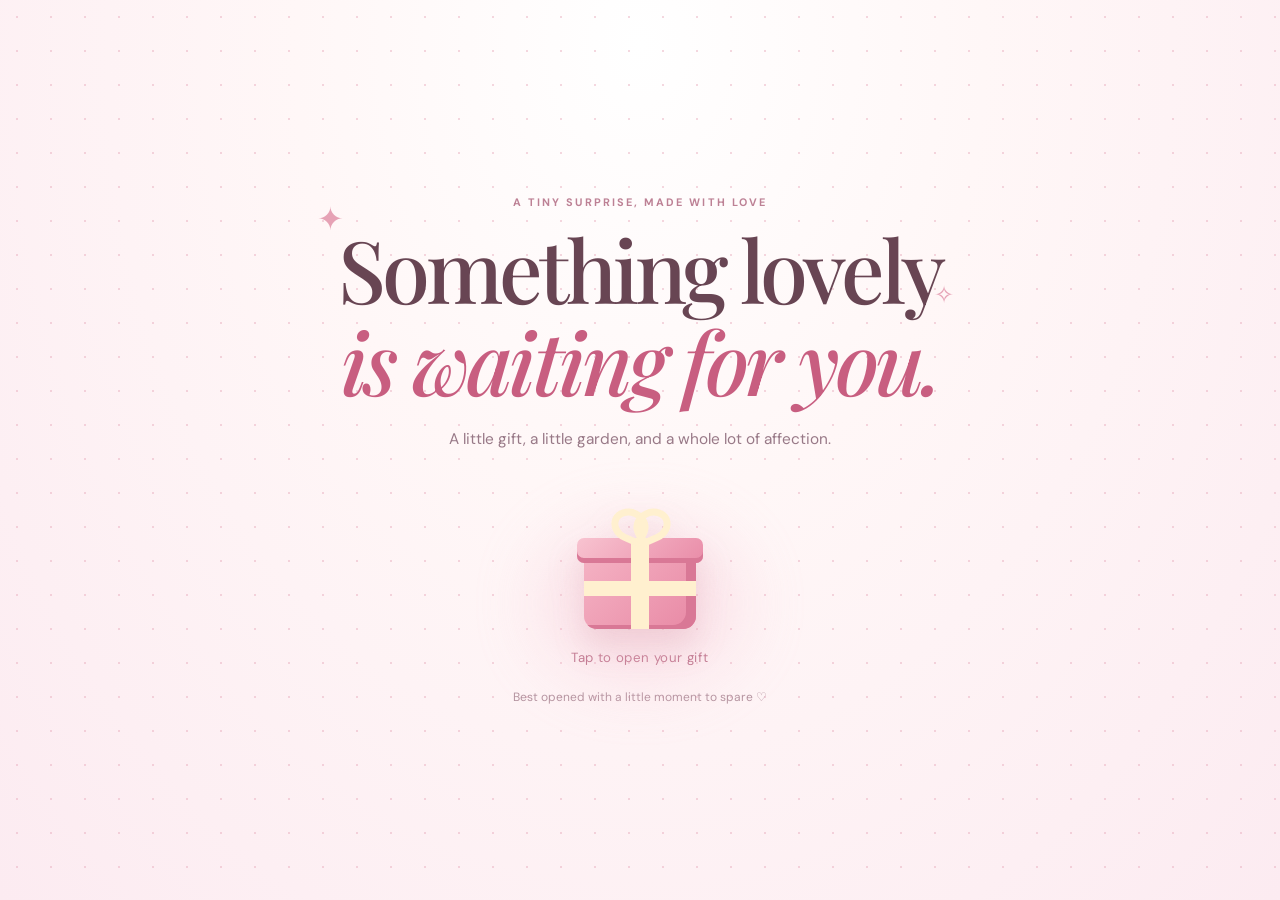
==== commit 14c93b4d: "Update index.html" ====
--- a/index.html
+++ b/index.html
@@ -1,336 +1,317 @@
 
-<!DOCTYPE html>
+<!doctype html>
 <html lang="en">
 <head>
-    <meta charset="UTF-8">
-    <meta name="viewport" content="width=device-width, initial-scale=1.0">
-
-    <meta name="theme-color" content="#fff0f5">
-    <meta name="description" content="A romantic animated rose and tulip bouquet surprise.">
-
-    <title>Rose & Tulip Bouquet 🌹🌷</title>
-
-    <!-- Google Fonts -->
-    <link rel="preconnect" href="https://fonts.googleapis.com">
-    <link rel="preconnect" href="https://fonts.gstatic.com" crossorigin>
-
-    <link
-        href="https://fonts.googleapis.com/css2?family=Great+Vibes&family=Playfair+Display:wght@400;500;600;700&family=Poppins:wght@300;400;500;600&display=swap"
-        rel="stylesheet"
-    >
-
-    <!-- Website CSS -->
-    <link rel="stylesheet" href="./styles.css">
+  <meta charset="utf-8">
+  <meta name="viewport" content="width=device-width, initial-scale=1">
+  <meta name="theme-color" content="#fff0f4">
+  <title>A Little Bouquet for You 🌷</title>
+  <meta name="description" content="A little interactive garden of roses, tulips, and love.">
+
+  <link rel="preconnect" href="https://fonts.googleapis.com">
+  <link rel="preconnect" href="https://fonts.gstatic.com" crossorigin>
+  <link href="https://fonts.googleapis.com/css2?family=DM+Sans:wght@400;500;600;700&family=Playfair+Display:ital,wght@0,500;0,600;0,700;1,500;1,600&display=swap" rel="stylesheet">
+
+  <link rel="stylesheet" href="./styles.css">
 </head>
 
 <body>
 
-    <!-- Floating hearts and flower petals -->
-    <div id="particle-layer" aria-hidden="true"></div>
-
-    <!-- Main introduction -->
-    <main>
-
-        <section id="intro" class="intro">
-
-            <div class="intro-content">
-
-                <p class="small-title">A LITTLE SURPRISE FOR YOU</p>
-
-                <h1>
-                    Something Special
-                    <span>is Waiting for You</span>
-                </h1>
-
-                <p class="intro-description">
-                    I prepared something beautiful just for you.
-                    Open your little surprise! ♡
-                </p>
-
-                <!-- Surprise Gift Box -->
-                <div class="gift-container">
-
-                    <div class="gift-box" id="gift-box">
-
-                        <div class="gift-lid">
-                            <div class="gift-bow"></div>
-                        </div>
-
-                        <div class="gift-body">
-                            <div class="gift-ribbon"></div>
-                        </div>
-
-                    </div>
-
-                </div>
-
-                <button
-                    id="open-gift"
-                    class="primary-button"
-                    type="button"
-                >
-                    Open Your Surprise ♡
-                </button>
-
-                <p class="hint-text">
-                    Tap the button to reveal your surprise.
-                </p>
-
-            </div>
-
-        </section>
-
-
-        <!-- Hidden surprise content -->
-        <section
-            id="reveal-content"
-            class="reveal-content"
-            hidden
-            aria-live="polite"
+  <div class="ambient" aria-hidden="true"></div>
+  <div id="particle-layer" class="particle-layer" aria-hidden="true"></div>
+
+  <main>
+
+    <!-- INTRODUCTION AND GIFT -->
+    <section class="intro" id="intro">
+
+      <div class="intro-sparkle sparkle-a">✦</div>
+      <div class="intro-sparkle sparkle-b">✧</div>
+
+      <p class="eyebrow">A tiny surprise, made with love</p>
+
+      <h1>
+        Something lovely<br>
+        <em>is waiting for you.</em>
+      </h1>
+
+      <p class="intro-copy">
+        A little gift, a little garden, and a whole lot of affection.
+      </p>
+
+      <button class="gift-button" id="open-gift" aria-label="Open your surprise gift">
+
+        <span class="gift-glow"></span>
+
+        <span class="gift-box" aria-hidden="true">
+
+          <span class="gift-lid"><i></i></span>
+
+          <span class="gift-body">
+            <i class="ribbon-vertical"></i>
+            <i class="ribbon-horizontal"></i>
+          </span>
+
+          <span class="gift-bow">
+            <i></i>
+            <b></b>
+          </span>
+
+        </span>
+
+        <span class="gift-hint">Tap to open your gift</span>
+
+      </button>
+
+      <p class="tiny-note">
+        Best opened with a little moment to spare ♡
+      </p>
+
+    </section>
+
+
+    <!-- SURPRISE REVEAL -->
+    <section class="reveal-content" id="reveal-content" hidden>
+
+      <header class="hero">
+
+        <p class="eyebrow">Picked just for you</p>
+
+        <h2>
+          A bouquet of <em>little joys.</em>
+        </h2>
+
+        <p class="hero-copy">
+          Roses for the warmth, tulips for the smiles,
+          and petals for every lovely thought.
+        </p>
+
+      </header>
+
+
+      <!-- ANIMATED FLOWER BOUQUET -->
+      <section class="bouquet-card" aria-label="Animated bouquet of roses and tulips">
+
+        <div class="glow-orb orb-one"></div>
+        <div class="glow-orb orb-two"></div>
+
+        <div class="bouquet-scene">
+
+          <div class="bouquet" id="bouquet">
+
+            <!-- ROSE ONE -->
+            <div class="flower flower-rose rose-one">
+              <div class="stem"></div>
+              <div class="leaf leaf-left"></div>
+              <div class="leaf leaf-right"></div>
+              <div class="bloom rose-bloom">
+                <i></i><i></i><i></i><i></i>
+                <i></i><i></i><i></i>
+              </div>
+            </div>
+
+            <!-- TULIP ONE -->
+            <div class="flower flower-tulip tulip-one">
+              <div class="stem"></div>
+              <div class="leaf leaf-left"></div>
+              <div class="bloom tulip-bloom">
+                <i></i><i></i><i></i>
+              </div>
+            </div>
+
+            <!-- ROSE TWO -->
+            <div class="flower flower-rose rose-two">
+              <div class="stem"></div>
+              <div class="leaf leaf-right"></div>
+              <div class="bloom rose-bloom">
+                <i></i><i></i><i></i><i></i>
+                <i></i><i></i><i></i>
+              </div>
+            </div>
+
+            <!-- TULIP TWO -->
+            <div class="flower flower-tulip tulip-two">
+              <div class="stem"></div>
+              <div class="leaf leaf-left"></div>
+              <div class="bloom tulip-bloom">
+                <i></i><i></i><i></i>
+              </div>
+            </div>
+
+            <!-- ROSE THREE -->
+            <div class="flower flower-rose rose-three">
+              <div class="stem"></div>
+              <div class="leaf leaf-left"></div>
+              <div class="leaf leaf-right"></div>
+              <div class="bloom rose-bloom">
+                <i></i><i></i><i></i><i></i>
+                <i></i><i></i><i></i>
+              </div>
+            </div>
+
+            <!-- TULIP THREE -->
+            <div class="flower flower-tulip tulip-three">
+              <div class="stem"></div>
+              <div class="leaf leaf-right"></div>
+              <div class="bloom tulip-bloom">
+                <i></i><i></i><i></i>
+              </div>
+            </div>
+
+            <!-- ROSE FOUR -->
+            <div class="flower flower-rose rose-four">
+              <div class="stem"></div>
+              <div class="leaf leaf-left"></div>
+              <div class="bloom rose-bloom">
+                <i></i><i></i><i></i><i></i>
+                <i></i><i></i><i></i>
+              </div>
+            </div>
+
+            <!-- BOUQUET WRAPPING -->
+            <div class="bouquet-wrap">
+              <span class="wrap-fold"></span>
+              <span class="wrap-ribbon"></span>
+              <span class="wrap-knot"></span>
+            </div>
+
+          </div>
+
+        </div>
+
+        <p class="bouquet-caption">
+          A forever kind of little bloom <span>♡</span>
+        </p>
+
+        <div class="bouquet-actions">
+
+          <button class="soft-button" id="bloom-button">
+            Make it bloom ✿
+          </button>
+
+          <button class="soft-button" id="heart-button">
+            Send a heart ♡
+          </button>
+
+        </div>
+
+      </section>
+
+
+      <!-- LOVE LETTER -->
+      <section class="letter-section">
+
+        <div class="section-heading">
+
+          <p class="eyebrow">A note from the heart</p>
+
+          <h2>
+            Something I wanted<br>
+            <em>you to read.</em>
+          </h2>
+
+        </div>
+
+        <div class="envelope-wrap">
+
+          <button
+            class="envelope"
+            id="letter-button"
+            aria-expanded="false"
+            aria-controls="letter"
+            type="button"
+          >
+
+            <span class="envelope-back"></span>
+
+            <span class="letter-paper">
+              <span>For you, with love ♡</span>
+            </span>
+
+            <span class="envelope-front"></span>
+            <span class="envelope-flap"></span>
+            <span class="envelope-seal">♥</span>
+
+          </button>
+
+          <p class="envelope-hint" id="envelope-hint">
+            Tap the envelope to open your letter
+          </p>
+
+        </div>
+
+        <article class="letter" id="letter" hidden>
+
+          <p class="letter-date">
+            A little note, just because
+          </p>
+
+          <h3>Dear you,</h3>
+
+          <p>
+            Some things are better said with flowers.
+            So here are a few roses, a few tulips,
+            and a reminder that you make ordinary days
+            feel a little more special.
+          </p>
+
+          <p>
+            I hope this little corner of the internet
+            brings you a smile. May your days be soft,
+            your heart be light, and your life keep
+            finding reasons to bloom.
+          </p>
+
+          <p class="signature">
+            With lots of love, <span>♡</span>
+          </p>
+
+          <button class="text-button" id="close-letter" type="button">
+            Fold the letter
+          </button>
+
+        </article>
+
+      </section>
+
+
+      <!-- MUSIC AND FOOTER -->
+      <footer class="footer">
+
+        <button
+          class="music-button"
+          id="music-button"
+          aria-pressed="false"
+          type="button"
         >
 
-            <!-- Bouquet Section -->
-            <div class="bouquet-section">
-
-                <p class="small-title">
-                    MADE WITH LOVE
-                </p>
-
-                <h2>
-                    A Bouquet Just for You
-                    <span>🌹🌷</span>
-                </h2>
-
-                <p class="bouquet-description">
-                    Roses for your beauty, tulips for your happiness,
-                    and love in every little detail.
-                </p>
-
-
-                <!-- Animated Bouquet -->
-                <div id="bouquet" class="bouquet">
-
-                    <div class="bouquet-wrapper">
-
-                        <!-- Flowers -->
-                        <div class="flowers">
-
-                            <!-- Rose 1 -->
-                            <div class="flower rose rose-one">
-                                <div class="flower-stem"></div>
-                                <div class="flower-head">
-                                    <span class="petal"></span>
-                                    <span class="petal"></span>
-                                    <span class="petal"></span>
-                                    <span class="petal"></span>
-                                    <span class="petal"></span>
-                                    <span class="flower-center"></span>
-                                </div>
-                            </div>
-
-                            <!-- Rose 2 -->
-                            <div class="flower rose rose-two">
-                                <div class="flower-stem"></div>
-                                <div class="flower-head">
-                                    <span class="petal"></span>
-                                    <span class="petal"></span>
-                                    <span class="petal"></span>
-                                    <span class="petal"></span>
-                                    <span class="petal"></span>
-                                    <span class="flower-center"></span>
-                                </div>
-                            </div>
-
-                            <!-- Rose 3 -->
-                            <div class="flower rose rose-three">
-                                <div class="flower-stem"></div>
-                                <div class="flower-head">
-                                    <span class="petal"></span>
-                                    <span class="petal"></span>
-                                    <span class="petal"></span>
-                                    <span class="petal"></span>
-                                    <span class="petal"></span>
-                                    <span class="flower-center"></span>
-                                </div>
-                            </div>
-
-                            <!-- Tulip 1 -->
-                            <div class="flower tulip tulip-one">
-                                <div class="flower-stem"></div>
-                                <div class="tulip-head">
-                                    <span class="tulip-petal"></span>
-                                    <span class="tulip-petal"></span>
-                                    <span class="tulip-petal"></span>
-                                </div>
-                            </div>
-
-                            <!-- Tulip 2 -->
-                            <div class="flower tulip tulip-two">
-                                <div class="flower-stem"></div>
-                                <div class="tulip-head">
-                                    <span class="tulip-petal"></span>
-                                    <span class="tulip-petal"></span>
-                                    <span class="tulip-petal"></span>
-                                </div>
-                            </div>
-
-                        </div>
-
-
-                        <!-- Leaves -->
-                        <div class="leaves">
-
-                            <div class="leaf leaf-one"></div>
-                            <div class="leaf leaf-two"></div>
-                            <div class="leaf leaf-three"></div>
-                            <div class="leaf leaf-four"></div>
-
-                        </div>
-
-
-                        <!-- Bouquet wrapping -->
-                        <div class="bouquet-paper">
-
-                            <div class="paper-left"></div>
-                            <div class="paper-right"></div>
-                            <div class="paper-front"></div>
-
-                        </div>
-
-                        <div class="bouquet-ribbon"></div>
-
-                    </div>
-
-                </div>
-
-
-                <p class="bouquet-message">
-                    Every flower reminds me of something beautiful about you. ♡
-                </p>
-
-            </div>
-
-
-            <!-- Love Letter Section -->
-            <section class="letter-section">
-
-                <div class="letter-container">
-
-                    <h2>A Little Message for You 💌</h2>
-
-                    <p>
-                        There's something I want you to read.
-                    </p>
-
-                    <button
-                        id="letter-button"
-                        class="letter-button"
-                        type="button"
-                        aria-controls="letter"
-                        aria-expanded="false"
-                    >
-                        Open My Letter 💗
-                    </button>
-
-
-                    <!-- Envelope and Letter -->
-                    <div
-                        id="letter"
-                        class="letter"
-                        hidden
-                    >
-
-                        <div class="envelope">
-
-                            <div class="envelope-flap"></div>
-
-                            <div class="envelope-body">
-
-                                <div class="letter-paper">
-
-                                    <h3>Dear You,</h3>
-
-                                    <p>
-                                        Just like these roses and tulips,
-                                        I hope your days are filled with
-                                        beauty, warmth, and happiness.
-                                    </p>
-
-                                    <p>
-                                        You deserve all the beautiful
-                                        things this world has to offer.
-                                    </p>
-
-                                    <p>
-                                        Never forget how special you are.
-                                    </p>
-
-                                    <p class="letter-ending">
-                                        With love, always. ♡
-                                    </p>
-
-                                </div>
-
-                            </div>
-
-                        </div>
-
-                    </div>
-
-                </div>
-
-            </section>
-
-
-            <!-- Music Controls -->
-            <section class="music-section">
-
-                <h2>A Little Music for You 🎵</h2>
-
-                <p>
-                    Listen to a little melody made with love.
-                </p>
-
-                <button
-                    id="music-button"
-                    class="music-button"
-                    type="button"
-                >
-                    ▶ Play Music
-                </button>
-
-            </section>
-
-
-            <!-- Replay -->
-            <div class="replay-section">
-
-                <button
-                    id="restart-button"
-                    class="restart-button"
-                    type="button"
-                >
-                    ↻ Replay the Surprise
-                </button>
-
-            </div>
-
-
-            <footer class="footer">
-
-                <p>
-                    Made with 🌹 roses, 🌷 tulips, and lots of love. ♡
-                </p>
-
-            </footer>
-
-        </section>
-
-    </main>
-
-
-    <!-- Website JavaScript -->
-    <script src="./script.js" defer></script>
+          <span class="music-icon">♫</span>
+
+          <span id="music-label">
+            Play a little melody
+          </span>
+
+          <span class="music-bars" aria-hidden="true">
+            <i></i><i></i><i></i>
+          </span>
+
+        </button>
+
+        <p>
+          Made of petals, pixels, and affection <span>♡</span>
+        </p>
+
+        <button class="restart-button" id="restart-button" type="button">
+          Replay the surprise ↺
+        </button>
+
+      </footer>
+
+    </section>
+
+  </main>
+
+  <script src="./script.js" defer></script>
 
 </body>
 </html>
